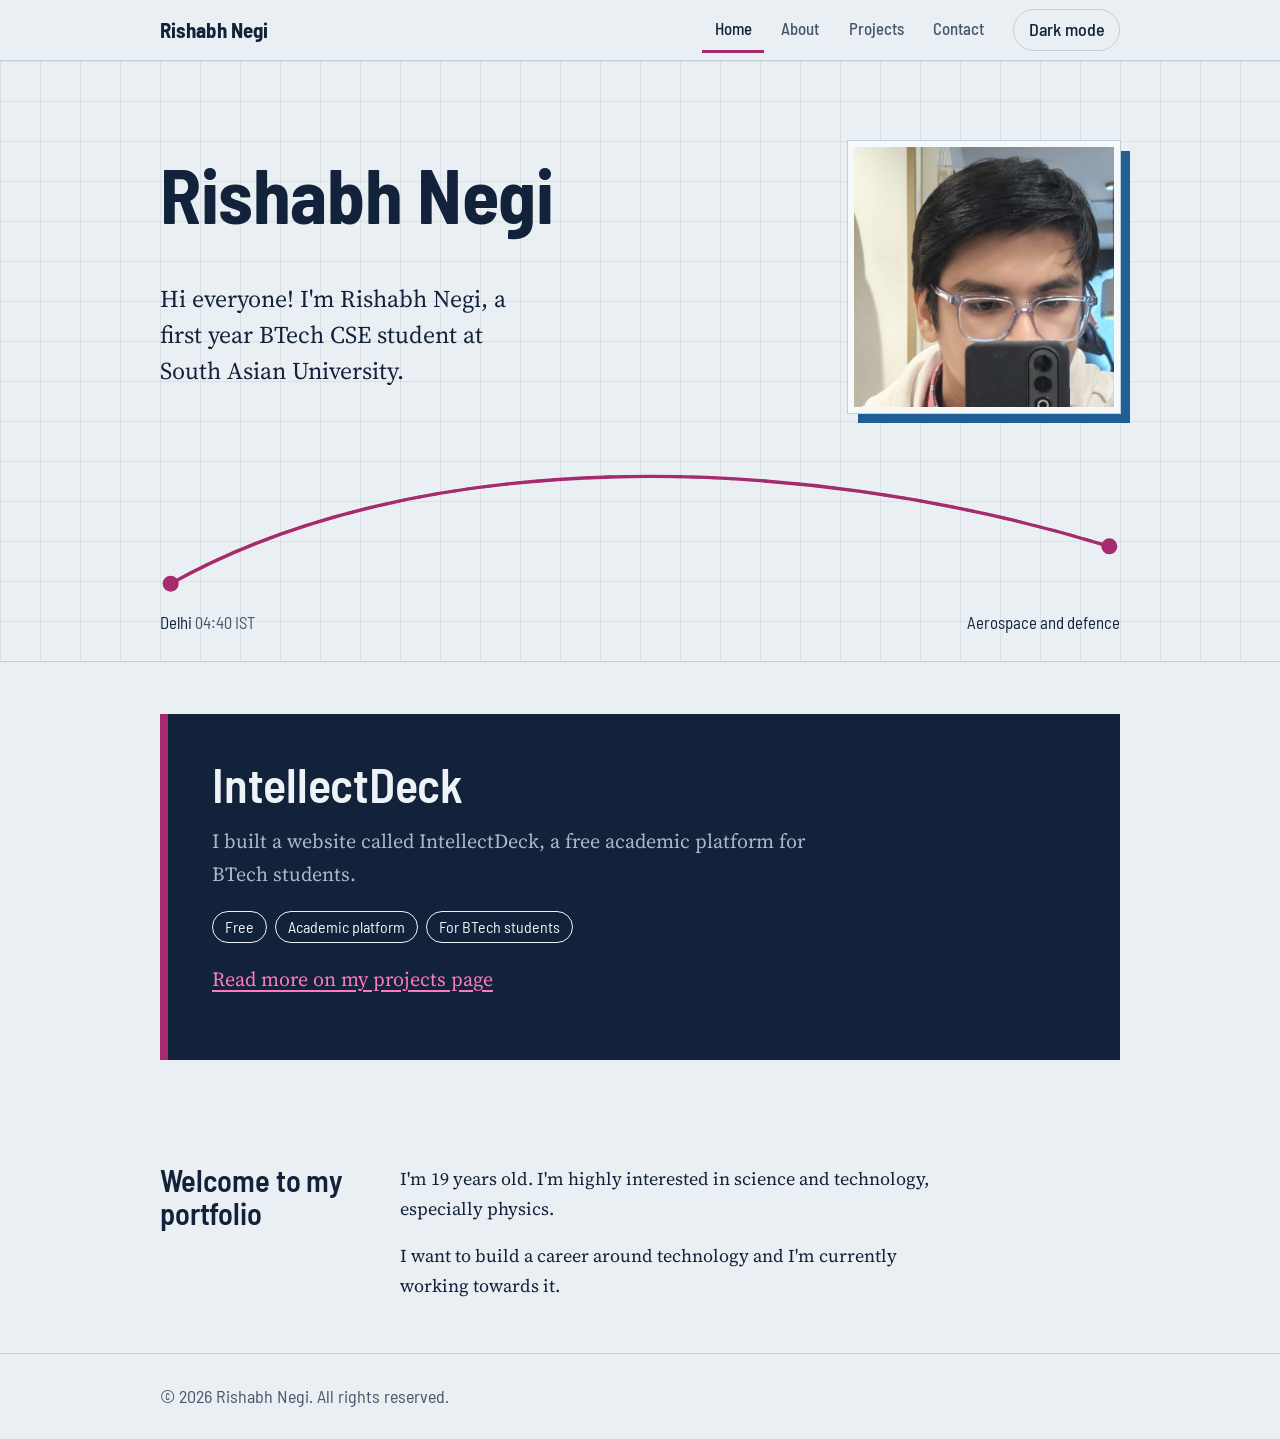
==== index.html @ cd296a83 "Add files via upload" ====
<!DOCTYPE html>
<html lang="en">
<head>
    <meta charset="UTF-8">
    <meta name="viewport" content="width=device-width, initial-scale=1.0">
    <meta name="description" content="Rishabh Negi, first year BTech CSE student at South Asian University. Creator of IntellectDeck, a free academic platform for BTech students.">
    <title>My Portfolio - Home</title>
    <link rel="preconnect" href="https://fonts.googleapis.com">
    <link rel="preconnect" href="https://fonts.gstatic.com" crossorigin>
    <link href="https://fonts.googleapis.com/css2?family=Barlow+Semi+Condensed:wght@500;600;700&family=Source+Serif+4:ital,opsz,wght@0,8..60,400;0,8..60,600;1,8..60,400&display=swap" rel="stylesheet">
    <link rel="stylesheet" href="style.css">
</head>
<body>
    <a class="skip-link" href="#main">Skip to content</a>

    <header class="topbar">
        <div class="wrap topbar-inner">
            <a class="brand" href="index.html">Rishabh Negi</a>
            <button class="nav-toggle" id="nav-toggle" type="button" aria-expanded="false" aria-controls="site-nav">Menu</button>
            <nav class="site-nav" id="site-nav" aria-label="Main">
                <ul>
                    <li><a href="index.html" aria-current="page">Home</a></li>
                    <li><a href="about.html">About</a></li>
                    <li><a href="projects.html">Projects</a></li>
                    <li><a href="Contacts.html">Contact</a></li>
                </ul>
            </nav>
            <button class="icon-btn" id="theme-toggle" type="button" aria-pressed="false">Dark mode</button>
        </div>
    </header>

    <main id="main">
        <section class="hero">
            <div class="wrap">
                <div class="hero-grid">
                    <div>
                        <h1>Rishabh Negi</h1>
                        <p class="lead">Hi everyone! I'm Rishabh Negi, a first year BTech CSE student at South Asian University.</p>
                    </div>
                    <img class="portrait" src="profile.jpg" width="640" height="640" alt="Portrait of Rishabh Negi">
                </div>

                <div class="route" aria-hidden="true">
                    <svg viewBox="0 0 720 112" role="presentation">
                        <path class="route-line" d="M8 104 C 190 2, 470 2, 712 76"/>
                        <path class="route-draw" pathLength="1" d="M8 104 C 190 2, 470 2, 712 76"/>
                        <circle class="route-dot" cx="8" cy="104" r="6"/>
                        <circle class="route-dot" cx="712" cy="76" r="6"/>
                    </svg>
                    <div class="route-labels">
                        <span>Delhi <span class="route-clock" id="delhi-clock"></span></span>
                        <span>Aerospace and defence</span>
                    </div>
                </div>
            </div>
        </section>

        <div class="wrap">
            <section class="feature" aria-labelledby="intellectdeck-title">
                <h2 id="intellectdeck-title">IntellectDeck</h2>
                <p>I built a website called IntellectDeck, a free academic platform for BTech students.</p>
                <ul class="tags">
                    <li>Free</li>
                    <li>Academic platform</li>
                    <li>For BTech students</li>
                </ul>
                <p><a href="projects.html#intellectdeck">Read more on my projects page</a></p>
            </section>

            <section class="section">
                <div class="section-grid">
                    <h2>Welcome to my portfolio</h2>
                    <div>
                        <p>I'm 19 years old. I'm highly interested in science and technology, especially physics.</p>
                        <p>I want to build a career around technology and I'm currently working towards it.</p>
                    </div>
                </div>
            </section>
        </div>
    </main>

    <footer class="site-footer">
        <div class="wrap">
            <p>&copy; 2026 Rishabh Negi. All rights reserved.</p>
        </div>
    </footer>

    <script src="script.js" defer></script>
</body>
</html>
---- style.css ----
/* ==========================================================
   Rishabh Negi - Portfolio
   Look: aeronautical chart. Cool chart paper, navy ink,
   chart-blue airways and one magenta waypoint colour.
   ========================================================== */

:root {
    --paper: #e9eff2;
    --surface: #f6f9fb;
    --ink: #12223a;
    --ink-soft: #46566b;
    --line: #c3cfd8;
    --blue: #1f5f96;
    --magenta: #a82a6e;
    --grid: rgba(18, 34, 58, 0.07);
    --panel-bg: #12223a;
    --panel-ink: #eef3f7;
    --panel-soft: #a9b9ca;
    --panel-accent: #ff7ab8;

    --font-head: "Barlow Semi Condensed", "Arial Narrow", system-ui, sans-serif;
    --font-body: "Source Serif 4", Georgia, "Times New Roman", serif;

    --measure: 62ch;
    --page: 64rem;
    --gutter: clamp(1rem, 4vw, 2rem);
}

/* Dark theme: follows the system unless the visitor picks one */
@media (prefers-color-scheme: dark) {
    :root:not([data-theme="light"]) {
        --paper: #0d1624;
        --surface: #131f31;
        --ink: #e6edf3;
        --ink-soft: #9fb0c2;
        --line: #26364b;
        --blue: #72b4e8;
        --magenta: #f06cb0;
        --grid: rgba(230, 237, 243, 0.06);
        --panel-bg: #1b2d48;
    }
}

:root[data-theme="dark"] {
    --paper: #0d1624;
    --surface: #131f31;
    --ink: #e6edf3;
    --ink-soft: #9fb0c2;
    --line: #26364b;
    --blue: #72b4e8;
    --magenta: #f06cb0;
    --grid: rgba(230, 237, 243, 0.06);
    --panel-bg: #1b2d48;
}

/* ---------- Base ---------- */

*,
*::before,
*::after {
    box-sizing: border-box;
}

html {
    scroll-behavior: smooth;
    -webkit-text-size-adjust: 100%;
}

body {
    margin: 0;
    background: var(--paper);
    color: var(--ink);
    font-family: var(--font-body);
    font-size: 1.125rem;
    line-height: 1.65;
    min-height: 100vh;
    display: flex;
    flex-direction: column;
}

main {
    flex: 1;
}

img {
    max-width: 100%;
    display: block;
}

h1,
h2,
h3 {
    font-family: var(--font-head);
    line-height: 1.1;
    margin: 0 0 0.6em;
    letter-spacing: -0.005em;
}

h1 { font-size: clamp(2.6rem, 8vw, 4.75rem); font-weight: 700; }
h2 { font-size: clamp(1.5rem, 3vw, 1.9rem); font-weight: 600; }
h3 { font-size: 1.25rem; font-weight: 600; }

p { margin: 0 0 1em; max-width: var(--measure); }

a {
    color: var(--blue);
    text-underline-offset: 0.2em;
}

a:hover { color: var(--magenta); }

:focus-visible {
    outline: 3px solid var(--magenta);
    outline-offset: 3px;
    border-radius: 2px;
}

.skip-link {
    position: absolute;
    left: 1rem;
    top: -4rem;
    background: var(--ink);
    color: var(--paper);
    padding: 0.6rem 1rem;
    z-index: 100;
    font-family: var(--font-head);
}

.skip-link:focus { top: 1rem; }

.wrap {
    width: 100%;
    max-width: var(--page);
    margin-inline: auto;
    padding-inline: var(--gutter);
}

/* ---------- Top bar ---------- */

.topbar {
    position: sticky;
    top: 0;
    z-index: 50;
    background: var(--paper);
    border-bottom: 1px solid var(--line);
}

.topbar-inner {
    display: flex;
    align-items: center;
    gap: 1rem;
    min-height: 3.75rem;
}

.brand {
    font-family: var(--font-head);
    font-weight: 700;
    font-size: 1.3rem;
    color: var(--ink);
    text-decoration: none;
    margin-right: auto;
    white-space: nowrap;
}

.brand:hover { color: var(--blue); }

.site-nav ul {
    display: flex;
    gap: 0.25rem;
    list-style: none;
    margin: 0;
    padding: 0;
}

.site-nav a {
    display: block;
    padding: 0.45rem 0.8rem;
    font-family: var(--font-head);
    font-weight: 500;
    font-size: 1.05rem;
    color: var(--ink-soft);
    text-decoration: none;
    border-bottom: 3px solid transparent;
}

.site-nav a:hover { color: var(--ink); }

.site-nav a[aria-current="page"] {
    color: var(--ink);
    border-bottom-color: var(--magenta);
}

.icon-btn,
.nav-toggle {
    font: inherit;
    font-family: var(--font-head);
    font-weight: 500;
    background: transparent;
    color: var(--ink);
    border: 1px solid var(--line);
    border-radius: 999px;
    cursor: pointer;
    padding: 0.35rem 0.9rem;
    white-space: nowrap;
}

.icon-btn:hover,
.nav-toggle:hover { border-color: var(--ink); }

.nav-toggle { display: none; }

@media (max-width: 719px) {
    .nav-toggle { display: inline-block; }

    .site-nav {
        display: none;
        position: absolute;
        top: 100%;
        left: 0;
        right: 0;
        background: var(--paper);
        border-bottom: 1px solid var(--line);
        padding: 0.5rem var(--gutter) 1rem;
    }

    .site-nav.is-open { display: block; }

    .site-nav ul { flex-direction: column; }

    .site-nav a { border-bottom: 0; border-left: 3px solid transparent; }

    .site-nav a[aria-current="page"] { border-left-color: var(--magenta); }
}

/* ---------- Hero / page title ---------- */

.hero,
.page-title {
    background-color: var(--paper);
    background-image:
        linear-gradient(var(--grid) 1px, transparent 1px),
        linear-gradient(90deg, var(--grid) 1px, transparent 1px);
    background-size: 40px 40px;
    border-bottom: 1px solid var(--line);
}

.page-title { padding-block: clamp(2.5rem, 7vw, 4.5rem); }

.page-title h1 { margin-bottom: 0.25em; font-size: clamp(2.4rem, 7vw, 4rem); }

.page-title p {
    margin: 0;
    font-family: var(--font-head);
    font-size: 1.25rem;
    color: var(--ink-soft);
}

.hero { padding-block: clamp(2.5rem, 7vw, 5rem) 0; }

.hero-grid {
    display: grid;
    gap: 2rem;
    align-items: end;
}

@media (min-width: 760px) {
    .hero-grid { grid-template-columns: 1fr 17rem; gap: 3rem; }
}

.hero .lead {
    font-size: clamp(1.2rem, 2.4vw, 1.5rem);
    line-height: 1.5;
    color: var(--ink);
    max-width: 30ch;
}

.portrait {
    width: min(17rem, 70%);
    height: auto;
    aspect-ratio: 1;
    object-fit: cover;
    border: 6px solid var(--surface);
    outline: 1px solid var(--line);
    box-shadow: 10px 10px 0 var(--blue);
    justify-self: start;
}

@media (min-width: 760px) {
    .portrait { width: 100%; justify-self: end; }
}

/* The one animated moment: a route drawn from Delhi to the goal */
.route {
    margin-top: 2rem;
    padding-bottom: 1.5rem;
}

.route svg {
    width: 100%;
    height: auto;
    overflow: visible;
}

.route-line {
    fill: none;
    stroke: var(--blue);
    stroke-width: 2;
    stroke-dasharray: 6 7;
}

.route-draw {
    fill: none;
    stroke: var(--magenta);
    stroke-width: 2.5;
    stroke-dasharray: 1;
    stroke-dashoffset: 1;
    animation: draw-route 2.4s 0.3s ease-out forwards;
}

.route-dot { fill: var(--magenta); }

.route-labels {
    display: flex;
    justify-content: space-between;
    gap: 1rem;
    margin-top: 0.4rem;
    font-family: var(--font-head);
    font-size: 1.05rem;
}

.route-clock {
    color: var(--ink-soft);
    font-variant-numeric: tabular-nums;
}

@keyframes draw-route {
    to { stroke-dashoffset: 0; }
}

/* ---------- Sections ---------- */

.section {
    padding-block: clamp(2rem, 5vw, 3.25rem);
    border-bottom: 1px solid var(--line);
}

.section:last-of-type { border-bottom: 0; }

.section-grid {
    display: grid;
    gap: 0.5rem 3rem;
}

@media (min-width: 820px) {
    .section-grid { grid-template-columns: 12rem 1fr; }
    .section-grid > h2 { margin: 0; }
}

.section-grid > div > :last-child { margin-bottom: 0; }

/* ---------- Featured project panel ---------- */

.feature {
    background: var(--panel-bg);
    color: var(--panel-ink);
    padding: clamp(1.5rem, 4vw, 2.75rem);
    margin-block: clamp(2rem, 5vw, 3.25rem);
    border-left: 8px solid var(--magenta);
}

.feature h2 {
    font-size: clamp(2rem, 5vw, 3rem);
    color: var(--panel-ink);
    margin-bottom: 0.3em;
}

.feature p {
    color: var(--panel-soft);
    font-size: 1.25rem;
    margin-bottom: 1.25rem;
}

.feature a { color: var(--panel-accent); }
.feature a:hover { color: #fff; }

.tags {
    display: flex;
    flex-wrap: wrap;
    gap: 0.5rem;
    list-style: none;
    margin: 0 0 1.25rem;
    padding: 0;
}

.tags li {
    font-family: var(--font-head);
    font-size: 1rem;
    border: 1px solid currentColor;
    padding: 0.1rem 0.75rem;
    border-radius: 999px;
}

.feature .tags { color: var(--panel-ink); }

/* ---------- Projects ---------- */

.project {
    padding-block: 1.75rem;
    border-top: 1px solid var(--line);
}

.project:first-of-type { border-top: 0; }

.project h2 { margin-bottom: 0.3em; }

.project-featured {
    background: var(--surface);
    border: 1px solid var(--line);
    border-left: 6px solid var(--magenta);
    padding: 1.5rem clamp(1.25rem, 3vw, 2rem);
    margin-block: 2rem;
}

.project-featured .tags { color: var(--blue); margin-bottom: 0; }

.project p:last-child { margin-bottom: 0; }

/* ---------- Table ---------- */

.table-wrap { overflow-x: auto; }

table {
    width: 100%;
    border-collapse: collapse;
    background: var(--surface);
    font-size: 1rem;
}

caption {
    caption-side: top;
    text-align: left;
    font-family: var(--font-head);
    font-size: 1.1rem;
    color: var(--ink-soft);
    padding-bottom: 0.6rem;
}

th,
td {
    text-align: left;
    padding: 0.7rem 0.9rem;
    border: 1px solid var(--line);
    white-space: nowrap;
}

th {
    font-family: var(--font-head);
    font-weight: 600;
    background: var(--ink);
    color: var(--paper);
    border-color: var(--ink);
}

tbody tr:hover td { background: var(--paper); }

/* ---------- Lists ---------- */

.chips {
    display: flex;
    flex-wrap: wrap;
    gap: 0.6rem;
    list-style: none;
    margin: 0;
    padding: 0;
}

.chips li {
    font-family: var(--font-head);
    font-size: 1.1rem;
    background: var(--surface);
    border: 1px solid var(--line);
    padding: 0.25rem 0.9rem;
}

.ruled {
    list-style: none;
    margin: 0;
    padding: 0;
    max-width: var(--measure);
}

.ruled li {
    padding: 0.6rem 0 0.6rem 1.4rem;
    border-bottom: 1px solid var(--line);
    position: relative;
}

.ruled li:first-child { border-top: 1px solid var(--line); }

.ruled li::before {
    content: "";
    position: absolute;
    left: 0;
    top: 1.15em;
    width: 0.6rem;
    height: 0.6rem;
    background: var(--blue);
    transform: rotate(45deg) scale(0.8);
}

.ruled li.is-new::before { background: var(--magenta); }

/* ---------- Contact ---------- */

.contact-list {
    margin: 0;
    display: grid;
    gap: 0.25rem 1.5rem;
    grid-template-columns: max-content 1fr;
}

.contact-list dt {
    font-family: var(--font-head);
    font-weight: 600;
    color: var(--ink-soft);
}

.contact-list dd { margin: 0; }

.copy-btn {
    font-family: var(--font-head);
    font-size: 0.95rem;
    margin-left: 0.6rem;
    background: transparent;
    border: 1px solid var(--line);
    color: var(--ink);
    border-radius: 999px;
    padding: 0 0.7rem;
    cursor: pointer;
}

.copy-btn:hover { border-color: var(--ink); }

form {
    max-width: 38rem;
    display: grid;
    gap: 1.5rem;
}

fieldset {
    margin: 0;
    padding: 1.25rem 1.25rem 0.5rem;
    border: 1px solid var(--line);
    background: var(--surface);
}

legend {
    font-family: var(--font-head);
    font-weight: 600;
    font-size: 1.15rem;
    padding-inline: 0.5rem;
}

.field { margin-bottom: 1.1rem; }

label {
    display: block;
    font-family: var(--font-head);
    font-weight: 500;
    font-size: 1.05rem;
    margin-bottom: 0.3rem;
}

input,
textarea {
    width: 100%;
    font: inherit;
    font-size: 1.05rem;
    color: var(--ink);
    background: var(--paper);
    border: 1px solid var(--ink-soft);
    border-radius: 2px;
    padding: 0.6rem 0.75rem;
}

textarea { resize: vertical; min-height: 9rem; }

input::placeholder,
textarea::placeholder { color: var(--ink-soft); opacity: 0.8; }

input:focus-visible,
textarea:focus-visible { outline-offset: 0; border-color: var(--magenta); }

.form-actions {
    display: flex;
    flex-wrap: wrap;
    gap: 0.75rem;
    align-items: center;
}

button[type="submit"],
button[type="reset"] {
    font-family: var(--font-head);
    font-weight: 600;
    font-size: 1.1rem;
    padding: 0.6rem 1.4rem;
    border-radius: 2px;
    cursor: pointer;
    border: 2px solid var(--ink);
}

button[type="submit"] { background: var(--ink); color: var(--paper); }
button[type="submit"]:hover { background: var(--magenta); border-color: var(--magenta); color: #fff; }

button[type="reset"] { background: transparent; color: var(--ink); }
button[type="reset"]:hover { background: var(--line); }

.form-status {
    min-height: 1.6em;
    margin: 0;
    font-family: var(--font-head);
    font-size: 1.1rem;
    color: var(--blue);
}

.form-status.is-error { color: var(--magenta); }

/* ---------- Footer ---------- */

.site-footer {
    border-top: 1px solid var(--line);
    padding-block: 1.75rem;
    font-family: var(--font-head);
    color: var(--ink-soft);
}

.site-footer p { margin: 0; max-width: none; }

/* ---------- Reduced motion ---------- */

@media (prefers-reduced-motion: reduce) {
    html { scroll-behavior: auto; }

    .route-draw {
        animation: none;
        stroke-dashoffset: 0;
    }
}
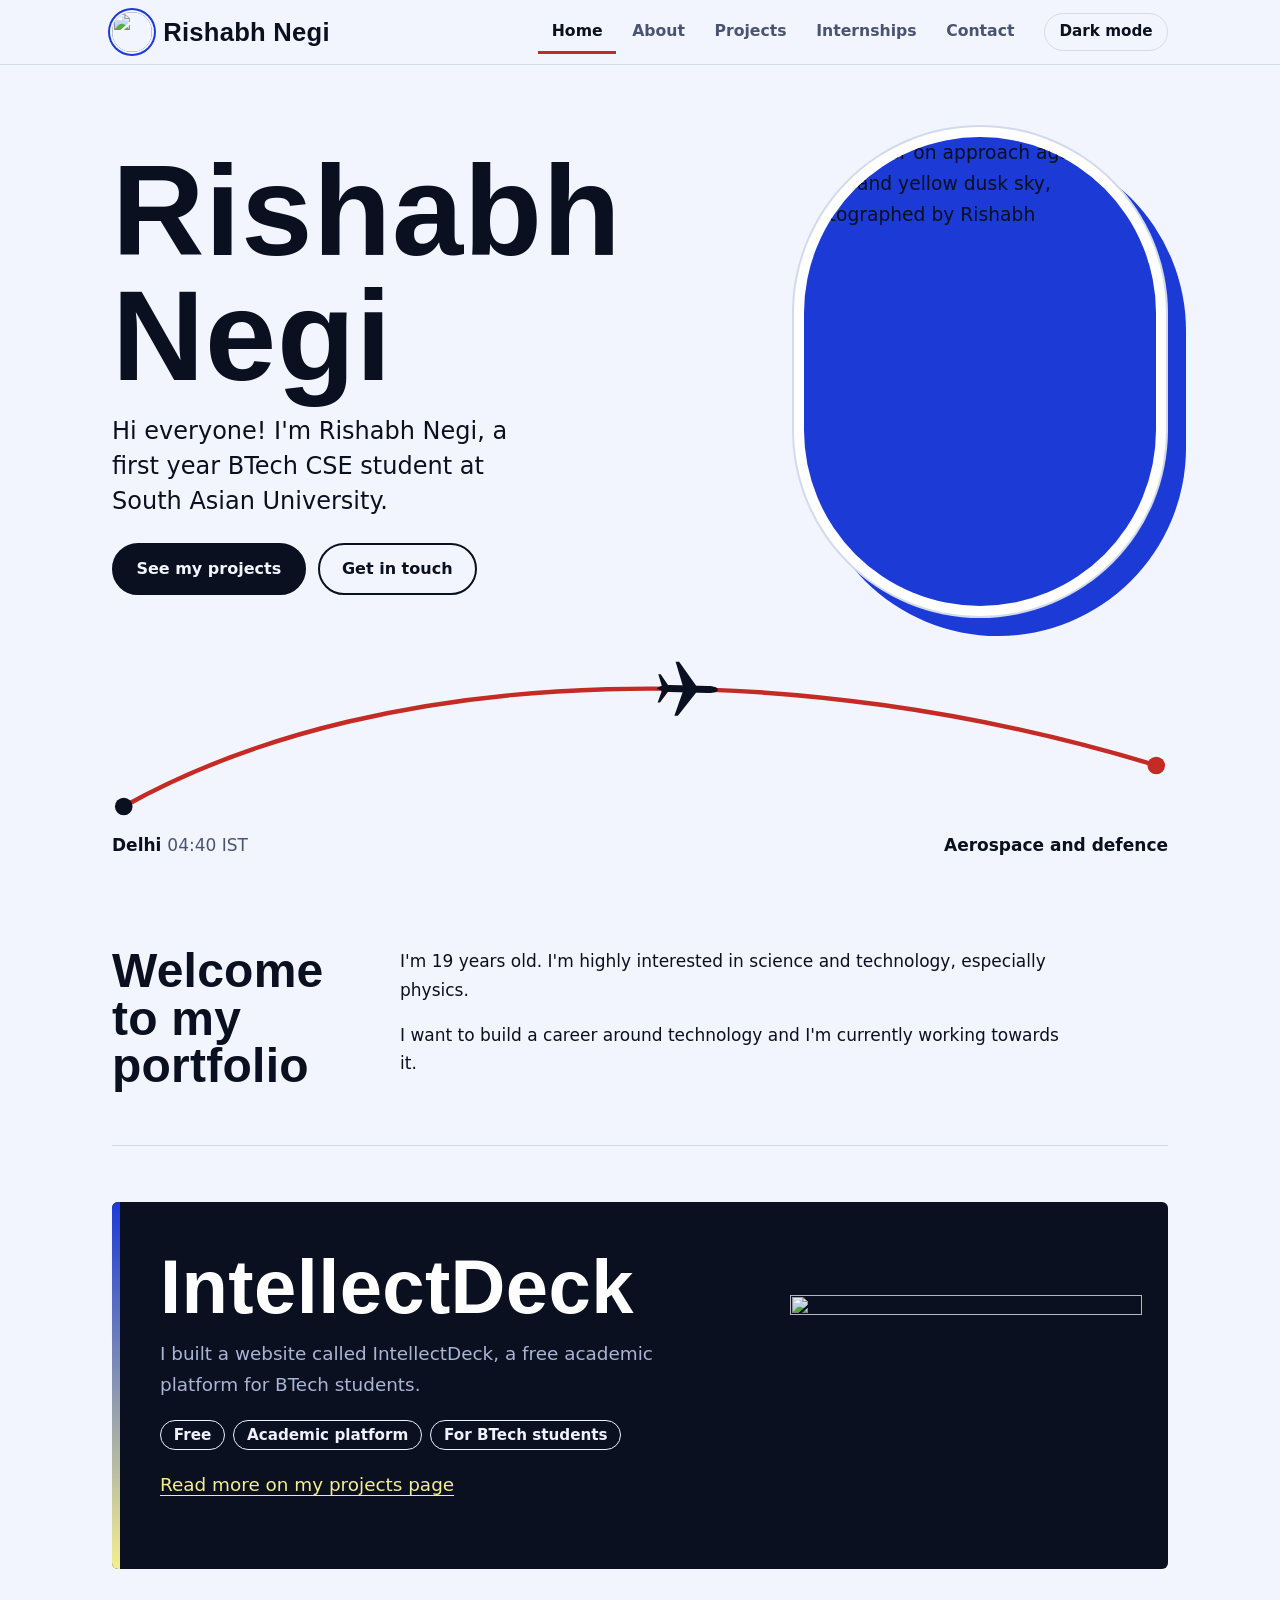
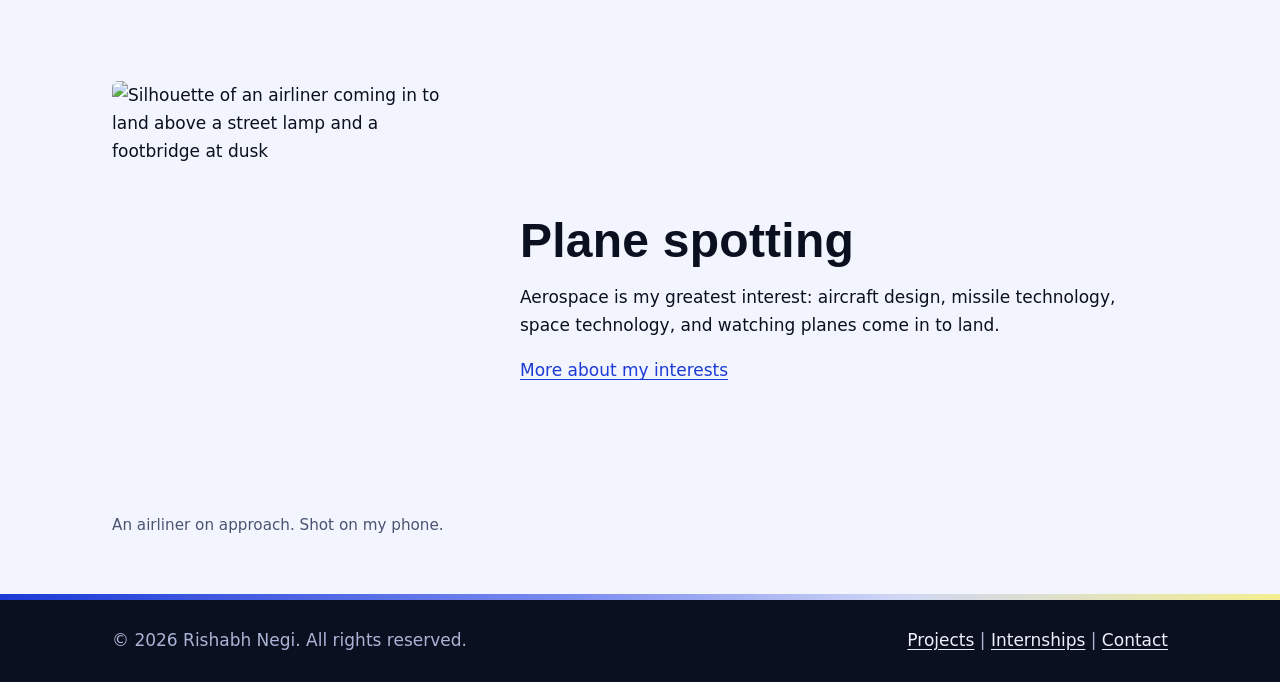
==== commit 75b899a7: "Add files via upload" ====
--- a/index.html
+++ b/index.html
@@ -5,9 +5,7 @@
     <meta name="viewport" content="width=device-width, initial-scale=1.0">
     <meta name="description" content="Rishabh Negi, first year BTech CSE student at South Asian University. Creator of IntellectDeck, a free academic platform for BTech students.">
     <title>My Portfolio - Home</title>
-    <link rel="preconnect" href="https://fonts.googleapis.com">
-    <link rel="preconnect" href="https://fonts.gstatic.com" crossorigin>
-    <link href="https://fonts.googleapis.com/css2?family=Barlow+Semi+Condensed:wght@500;600;700&family=Source+Serif+4:ital,opsz,wght@0,8..60,400;0,8..60,600;1,8..60,400&display=swap" rel="stylesheet">
+    <link rel="icon" href="images/avatar.jpg">
     <link rel="stylesheet" href="style.css">
 </head>
 <body>
@@ -15,13 +13,14 @@
 
     <header class="topbar">
         <div class="wrap topbar-inner">
-            <a class="brand" href="index.html">Rishabh Negi</a>
+            <a class="brand" href="index.html"><img src="images/avatar.jpg" width="40" height="40" alt="">Rishabh Negi</a>
             <button class="nav-toggle" id="nav-toggle" type="button" aria-expanded="false" aria-controls="site-nav">Menu</button>
             <nav class="site-nav" id="site-nav" aria-label="Main">
                 <ul>
                     <li><a href="index.html" aria-current="page">Home</a></li>
                     <li><a href="about.html">About</a></li>
                     <li><a href="projects.html">Projects</a></li>
+                    <li><a href="internships.html">Internships</a></li>
                     <li><a href="Contacts.html">Contact</a></li>
                 </ul>
             </nav>
@@ -36,16 +35,32 @@
                     <div>
                         <h1>Rishabh Negi</h1>
                         <p class="lead">Hi everyone! I'm Rishabh Negi, a first year BTech CSE student at South Asian University.</p>
+                        <div class="btn-row">
+                            <a class="btn" href="projects.html">See my projects</a>
+                            <a class="btn btn-ghost" href="Contacts.html">Get in touch</a>
+                        </div>
                     </div>
-                    <img class="portrait" src="profile.jpg" width="640" height="640" alt="Portrait of Rishabh Negi">
+                    <figure class="window">
+                        <img src="images/plane.jpg" width="1100" height="1466" alt="An airliner on approach against a cobalt and yellow dusk sky, photographed by Rishabh">
+                    </figure>
                 </div>
 
                 <div class="route" aria-hidden="true">
                     <svg viewBox="0 0 720 112" role="presentation">
                         <path class="route-line" d="M8 104 C 190 2, 470 2, 712 76"/>
-                        <path class="route-draw" pathLength="1" d="M8 104 C 190 2, 470 2, 712 76"/>
+                        <path class="route-draw" id="route-path" pathLength="1" d="M8 104 C 190 2, 470 2, 712 76"/>
                         <circle class="route-dot" cx="8" cy="104" r="6"/>
-                        <circle class="route-dot" cx="712" cy="76" r="6"/>
+                        <circle class="route-dot route-dot-end" cx="712" cy="76" r="6"/>
+                        <g id="flyer">
+                            <g class="route-plane" transform="rotate(90) scale(.2) translate(-100,-110)">
+                                <path d="M100 6c8 0 12 14 12 34v130c0 20-6 36-12 44-6-8-12-24-12-44V40c0-20 4-34 12-34Z"/>
+                                <path d="M88 80 8 140v12l80-26h24l80 26v-12l-80-60Z"/>
+                                <path d="M88 176 52 202v8l36-12h24l36 12v-8l-36-26Z"/>
+                            </g>
+                            <animateMotion id="flyer-motion" dur="3s" begin="0s" fill="freeze" rotate="auto" calcMode="linear">
+                                <mpath href="#route-path"/>
+                            </animateMotion>
+                        </g>
                     </svg>
                     <div class="route-labels">
                         <span>Delhi <span class="route-clock" id="delhi-clock"></span></span>
@@ -56,17 +71,6 @@
         </section>
 
         <div class="wrap">
-            <section class="feature" aria-labelledby="intellectdeck-title">
-                <h2 id="intellectdeck-title">IntellectDeck</h2>
-                <p>I built a website called IntellectDeck, a free academic platform for BTech students.</p>
-                <ul class="tags">
-                    <li>Free</li>
-                    <li>Academic platform</li>
-                    <li>For BTech students</li>
-                </ul>
-                <p><a href="projects.html#intellectdeck">Read more on my projects page</a></p>
-            </section>
-
             <section class="section">
                 <div class="section-grid">
                     <h2>Welcome to my portfolio</h2>
@@ -76,12 +80,44 @@
                     </div>
                 </div>
             </section>
+
+            <section class="feature" aria-labelledby="intellectdeck-title">
+                <div class="feature-text">
+                    <h2 id="intellectdeck-title">IntellectDeck</h2>
+                    <p>I built a website called IntellectDeck, a free academic platform for BTech students.</p>
+                    <ul class="tags">
+                        <li>Free</li>
+                        <li>Academic platform</li>
+                        <li>For BTech students</li>
+                    </ul>
+                    <p><a href="projects.html#intellectdeck">Read more on my projects page</a></p>
+                </div>
+                <img class="feature-art" src="images/deck.svg" alt="" width="260" height="220">
+            </section>
+
+            <section class="section">
+                <div class="spot">
+                    <figure>
+                        <img src="images/plane.jpg" width="1100" height="1466" loading="lazy" alt="Silhouette of an airliner coming in to land above a street lamp and a footbridge at dusk">
+                        <figcaption>An airliner on approach. Shot on my phone.</figcaption>
+                    </figure>
+                    <div>
+                        <h2>Plane spotting</h2>
+                        <p>
+                            Aerospace is my greatest interest: aircraft design, missile
+                            technology, space technology, and watching planes come in to land.
+                        </p>
+                        <p><a href="about.html#interests">More about my interests</a></p>
+                    </div>
+                </div>
+            </section>
         </div>
     </main>
 
     <footer class="site-footer">
         <div class="wrap">
             <p>&copy; 2026 Rishabh Negi. All rights reserved.</p>
+            <p><a href="projects.html">Projects</a> | <a href="internships.html">Internships</a> | <a href="Contacts.html">Contact</a></p>
         </div>
     </footer>
 
--- a/style.css
+++ b/style.css
@@ -1,131 +1,111 @@
 /* ==========================================================
-   Rishabh Negi - Portfolio
-   Look: aeronautical chart. Cool chart paper, navy ink,
-   chart-blue airways and one magenta waypoint colour.
+   Rishabh Negi - Portfolio (v2)
+   Look: dusk on the approach path. Colours come from the plane
+   photo: cobalt sky, pale yellow horizon, black silhouettes and
+   one red landing light.
+   Fonts are bundled in /fonts so the site works offline.
    ========================================================== */
 
+@font-face { font-family: "Big Shoulders Display"; font-weight: 700; font-style: normal; font-display: swap; src: url("fonts/big-shoulders-display-latin-700-normal.woff2") format("woff2"); }
+@font-face { font-family: "Big Shoulders Display"; font-weight: 800; font-style: normal; font-display: swap; src: url("fonts/big-shoulders-display-latin-800-normal.woff2") format("woff2"); }
+@font-face { font-family: "Big Shoulders Display"; font-weight: 900; font-style: normal; font-display: swap; src: url("fonts/big-shoulders-display-latin-900-normal.woff2") format("woff2"); }
+@font-face { font-family: "Hanken Grotesk"; font-weight: 400; font-style: normal; font-display: swap; src: url("fonts/hanken-grotesk-latin-400-normal.woff2") format("woff2"); }
+@font-face { font-family: "Hanken Grotesk"; font-weight: 500; font-style: normal; font-display: swap; src: url("fonts/hanken-grotesk-latin-500-normal.woff2") format("woff2"); }
+@font-face { font-family: "Hanken Grotesk"; font-weight: 600; font-style: normal; font-display: swap; src: url("fonts/hanken-grotesk-latin-600-normal.woff2") format("woff2"); }
+@font-face { font-family: "Hanken Grotesk"; font-weight: 700; font-style: normal; font-display: swap; src: url("fonts/hanken-grotesk-latin-700-normal.woff2") format("woff2"); }
+
 :root {
-    --paper: #e9eff2;
-    --surface: #f6f9fb;
-    --ink: #12223a;
-    --ink-soft: #46566b;
-    --line: #c3cfd8;
-    --blue: #1f5f96;
-    --magenta: #a82a6e;
-    --grid: rgba(18, 34, 58, 0.07);
-    --panel-bg: #12223a;
-    --panel-ink: #eef3f7;
-    --panel-soft: #a9b9ca;
-    --panel-accent: #ff7ab8;
-
-    --font-head: "Barlow Semi Condensed", "Arial Narrow", system-ui, sans-serif;
-    --font-body: "Source Serif 4", Georgia, "Times New Roman", serif;
+    --paper: #f2f5fd;
+    --surface: #ffffff;
+    --ink: #0b1020;
+    --ink-soft: #4a5472;
+    --line: #d3daee;
+    --cobalt: #1b3ad6;
+    --signal: #c42b25;
+    --glow: #f4ee8f;
+    --night: #0b1020;
+    --on-night: #eef1fb;
+    --on-night-soft: #aab4d4;
+    --sky: linear-gradient(90deg, #1b3ad6 0%, #7b8cf0 45%, #cfd6f5 70%, #f4ee8f 100%);
+
+    --font-head: "Big Shoulders Display", "Arial Narrow", Impact, sans-serif;
+    --font-body: "Hanken Grotesk", system-ui, -apple-system, "Segoe UI", sans-serif;
 
     --measure: 62ch;
-    --page: 64rem;
+    --page: 70rem;
     --gutter: clamp(1rem, 4vw, 2rem);
 }
 
-/* Dark theme: follows the system unless the visitor picks one */
 @media (prefers-color-scheme: dark) {
     :root:not([data-theme="light"]) {
-        --paper: #0d1624;
-        --surface: #131f31;
-        --ink: #e6edf3;
-        --ink-soft: #9fb0c2;
-        --line: #26364b;
-        --blue: #72b4e8;
-        --magenta: #f06cb0;
-        --grid: rgba(230, 237, 243, 0.06);
-        --panel-bg: #1b2d48;
+        --paper: #070b1a;
+        --surface: #0f1630;
+        --ink: #eef1fb;
+        --ink-soft: #a3acc8;
+        --line: #232c4d;
+        --cobalt: #8aa0ff;
+        --signal: #ff6a5f;
+        --night: #03060f;
     }
 }
 
 :root[data-theme="dark"] {
-    --paper: #0d1624;
-    --surface: #131f31;
-    --ink: #e6edf3;
-    --ink-soft: #9fb0c2;
-    --line: #26364b;
-    --blue: #72b4e8;
-    --magenta: #f06cb0;
-    --grid: rgba(230, 237, 243, 0.06);
-    --panel-bg: #1b2d48;
+    --paper: #070b1a;
+    --surface: #0f1630;
+    --ink: #eef1fb;
+    --ink-soft: #a3acc8;
+    --line: #232c4d;
+    --cobalt: #8aa0ff;
+    --signal: #ff6a5f;
+    --night: #03060f;
 }
 
 /* ---------- Base ---------- */
 
-*,
-*::before,
-*::after {
-    box-sizing: border-box;
-}
-
-html {
-    scroll-behavior: smooth;
-    -webkit-text-size-adjust: 100%;
-}
+*, *::before, *::after { box-sizing: border-box; }
+
+html { scroll-behavior: smooth; -webkit-text-size-adjust: 100%; }
 
 body {
     margin: 0;
     background: var(--paper);
     color: var(--ink);
     font-family: var(--font-body);
-    font-size: 1.125rem;
+    font-size: 1.0625rem;
     line-height: 1.65;
     min-height: 100vh;
     display: flex;
     flex-direction: column;
 }
 
-main {
-    flex: 1;
-}
-
-img {
-    max-width: 100%;
-    display: block;
-}
-
-h1,
-h2,
-h3 {
+main { flex: 1; }
+
+img { max-width: 100%; height: auto; display: block; }
+
+h1, h2, h3 {
     font-family: var(--font-head);
-    line-height: 1.1;
-    margin: 0 0 0.6em;
-    letter-spacing: -0.005em;
-}
-
-h1 { font-size: clamp(2.6rem, 8vw, 4.75rem); font-weight: 700; }
-h2 { font-size: clamp(1.5rem, 3vw, 1.9rem); font-weight: 600; }
-h3 { font-size: 1.25rem; font-weight: 600; }
+    font-weight: 800;
+    line-height: 0.98;
+    letter-spacing: 0.005em;
+    margin: 0 0 0.5em;
+}
+
+h1 { font-size: clamp(3.4rem, 11vw, 8rem); font-weight: 900; }
+h2 { font-size: clamp(2rem, 4.2vw, 3rem); }
+h3 { font-size: 1.6rem; }
 
 p { margin: 0 0 1em; max-width: var(--measure); }
 
-a {
-    color: var(--blue);
-    text-underline-offset: 0.2em;
-}
-
-a:hover { color: var(--magenta); }
-
-:focus-visible {
-    outline: 3px solid var(--magenta);
-    outline-offset: 3px;
-    border-radius: 2px;
-}
+a { color: var(--cobalt); text-underline-offset: 0.2em; }
+a:hover { color: var(--signal); }
+
+:focus-visible { outline: 3px solid var(--signal); outline-offset: 3px; border-radius: 3px; }
 
 .skip-link {
-    position: absolute;
-    left: 1rem;
-    top: -4rem;
-    background: var(--ink);
-    color: var(--paper);
-    padding: 0.6rem 1rem;
-    z-index: 100;
-    font-family: var(--font-head);
-}
-
+    position: absolute; left: 1rem; top: -4rem; z-index: 100;
+    background: var(--ink); color: var(--paper);
+    padding: 0.6rem 1rem; font-weight: 600;
+}
 .skip-link:focus { top: 1rem; }
 
 .wrap {
@@ -138,65 +118,52 @@
 /* ---------- Top bar ---------- */
 
 .topbar {
-    position: sticky;
-    top: 0;
-    z-index: 50;
+    position: sticky; top: 0; z-index: 50;
     background: var(--paper);
     border-bottom: 1px solid var(--line);
 }
 
-.topbar-inner {
-    display: flex;
-    align-items: center;
-    gap: 1rem;
-    min-height: 3.75rem;
-}
+.topbar-inner { display: flex; align-items: center; gap: 1rem; min-height: 4rem; }
 
 .brand {
+    display: flex; align-items: center; gap: 0.7rem;
+    margin-right: auto;
     font-family: var(--font-head);
-    font-weight: 700;
-    font-size: 1.3rem;
+    font-weight: 800;
+    font-size: 1.6rem;
+    letter-spacing: 0.01em;
     color: var(--ink);
     text-decoration: none;
-    margin-right: auto;
     white-space: nowrap;
 }
 
-.brand:hover { color: var(--blue); }
-
-.site-nav ul {
-    display: flex;
-    gap: 0.25rem;
-    list-style: none;
-    margin: 0;
-    padding: 0;
-}
+.brand img {
+    width: 2.5rem; height: 2.5rem;
+    border-radius: 50%;
+    object-fit: cover;
+    box-shadow: 0 0 0 2px var(--paper), 0 0 0 4px var(--cobalt);
+}
+
+.brand:hover { color: var(--cobalt); }
+
+.site-nav ul { display: flex; gap: 0.15rem; list-style: none; margin: 0; padding: 0; }
 
 .site-nav a {
     display: block;
-    padding: 0.45rem 0.8rem;
-    font-family: var(--font-head);
-    font-weight: 500;
-    font-size: 1.05rem;
+    padding: 0.5rem 0.85rem;
+    font-weight: 600;
+    font-size: 0.98rem;
     color: var(--ink-soft);
     text-decoration: none;
     border-bottom: 3px solid transparent;
 }
 
 .site-nav a:hover { color: var(--ink); }
-
-.site-nav a[aria-current="page"] {
-    color: var(--ink);
-    border-bottom-color: var(--magenta);
-}
-
-.icon-btn,
-.nav-toggle {
-    font: inherit;
-    font-family: var(--font-head);
-    font-weight: 500;
-    background: transparent;
-    color: var(--ink);
+.site-nav a[aria-current="page"] { color: var(--ink); border-bottom-color: var(--signal); }
+
+.icon-btn, .nav-toggle {
+    font: inherit; font-size: 0.95rem; font-weight: 600;
+    background: transparent; color: var(--ink);
     border: 1px solid var(--line);
     border-radius: 999px;
     cursor: pointer;
@@ -204,293 +171,346 @@
     white-space: nowrap;
 }
 
-.icon-btn:hover,
-.nav-toggle:hover { border-color: var(--ink); }
+.icon-btn:hover, .nav-toggle:hover { border-color: var(--ink); }
 
 .nav-toggle { display: none; }
 
-@media (max-width: 719px) {
+@media (max-width: 859px) {
     .nav-toggle { display: inline-block; }
 
     .site-nav {
         display: none;
-        position: absolute;
-        top: 100%;
-        left: 0;
-        right: 0;
+        position: absolute; top: 100%; left: 0; right: 0;
         background: var(--paper);
         border-bottom: 1px solid var(--line);
         padding: 0.5rem var(--gutter) 1rem;
     }
-
     .site-nav.is-open { display: block; }
-
     .site-nav ul { flex-direction: column; }
-
-    .site-nav a { border-bottom: 0; border-left: 3px solid transparent; }
-
-    .site-nav a[aria-current="page"] { border-left-color: var(--magenta); }
-}
-
-/* ---------- Hero / page title ---------- */
-
-.hero,
-.page-title {
-    background-color: var(--paper);
-    background-image:
-        linear-gradient(var(--grid) 1px, transparent 1px),
-        linear-gradient(90deg, var(--grid) 1px, transparent 1px);
-    background-size: 40px 40px;
-    border-bottom: 1px solid var(--line);
-}
-
-.page-title { padding-block: clamp(2.5rem, 7vw, 4.5rem); }
-
-.page-title h1 { margin-bottom: 0.25em; font-size: clamp(2.4rem, 7vw, 4rem); }
-
-.page-title p {
-    margin: 0;
-    font-family: var(--font-head);
-    font-size: 1.25rem;
-    color: var(--ink-soft);
-}
-
-.hero { padding-block: clamp(2.5rem, 7vw, 5rem) 0; }
-
-.hero-grid {
-    display: grid;
-    gap: 2rem;
-    align-items: end;
-}
-
-@media (min-width: 760px) {
-    .hero-grid { grid-template-columns: 1fr 17rem; gap: 3rem; }
-}
+    .site-nav a { border-bottom: 0; border-left: 3px solid transparent; font-size: 1.1rem; }
+    .site-nav a[aria-current="page"] { border-left-color: var(--signal); }
+}
+
+@media (max-width: 479px) {
+    .topbar-inner { gap: 0.5rem; }
+    .brand { font-size: 1.3rem; gap: 0.5rem; }
+    .brand img { width: 2.1rem; height: 2.1rem; }
+    .icon-btn, .nav-toggle { padding: 0.3rem 0.7rem; font-size: 0.9rem; }
+}
+
+/* ---------- Buttons ---------- */
+
+.btn {
+    display: inline-block;
+    font-family: var(--font-body);
+    font-weight: 700;
+    font-size: 1rem;
+    padding: 0.7rem 1.4rem;
+    border: 2px solid var(--ink);
+    border-radius: 999px;
+    background: var(--ink);
+    color: var(--paper);
+    text-decoration: none;
+    cursor: pointer;
+}
+
+.btn:hover { background: var(--cobalt); border-color: var(--cobalt); color: #fff; }
+
+.btn-ghost { background: transparent; color: var(--ink); }
+.btn-ghost:hover { background: var(--ink); border-color: var(--ink); color: var(--paper); }
+
+.btn-row { display: flex; flex-wrap: wrap; gap: 0.75rem; margin-top: 1.5rem; }
+
+/* ---------- Hero ---------- */
+
+.hero { padding-block: clamp(2rem, 6vw, 4.5rem) 0; overflow: hidden; }
+
+.hero-grid { display: grid; gap: 2.5rem; align-items: center; }
+
+@media (min-width: 820px) {
+    .hero-grid { grid-template-columns: 1fr 22rem; gap: 3rem; }
+}
+
+.hero h1 { margin-bottom: 0.12em; }
 
 .hero .lead {
     font-size: clamp(1.2rem, 2.4vw, 1.5rem);
-    line-height: 1.5;
-    color: var(--ink);
-    max-width: 30ch;
-}
-
-.portrait {
-    width: min(17rem, 70%);
+    line-height: 1.45;
+    max-width: 28ch;
+    margin-bottom: 0;
+}
+
+/* The photo sits in an airliner window */
+.window {
+    margin: 0;
+    width: min(20rem, 82%);
+    aspect-ratio: 3 / 4;
+    border-radius: 11rem;
+    overflow: hidden;
+    box-shadow: 0 0 0 10px var(--surface), 0 0 0 12px var(--line), 18px 18px 0 12px var(--cobalt);
+    background: var(--cobalt);
+    justify-self: center;
+}
+
+.window img { width: 100%; height: 100%; object-fit: cover; object-position: 60% 30%; transform: scale(1.1); transform-origin: 30% 0; }
+
+@media (min-width: 820px) {
+    .window { width: 100%; justify-self: end; margin-right: 12px; }
+}
+
+/* One animated moment: a plane flies the route from Delhi to the goal */
+.route { margin-top: clamp(1.5rem, 4vw, 3rem); padding-bottom: 2rem; }
+
+.route svg { width: 100%; height: auto; overflow: visible; }
+
+.route-line {
+    fill: none; stroke: var(--ink-soft); stroke-width: 2; stroke-dasharray: 3 8; stroke-linecap: round;
+}
+
+.route-draw {
+    fill: none; stroke: var(--signal); stroke-width: 3;
+    stroke-dasharray: 1; stroke-dashoffset: 1;
+    animation: draw-route 3s linear forwards;
+}
+
+.route-dot { fill: var(--ink); }
+.route-dot-end { fill: var(--signal); }
+.route-plane { fill: var(--ink); }
+
+.route-labels {
+    display: flex; justify-content: space-between; gap: 1rem;
+    margin-top: 0.3rem;
+    font-weight: 600;
+}
+
+.route-clock { color: var(--ink-soft); font-variant-numeric: tabular-nums; font-weight: 500; }
+
+@keyframes draw-route { to { stroke-dashoffset: 0; } }
+
+/* ---------- Inner page title band ---------- */
+
+.page-title {
+    position: relative;
+    background: var(--night);
+    color: var(--on-night);
+    overflow: hidden;
+    padding-block: clamp(2.5rem, 7vw, 4.5rem) clamp(2.75rem, 7vw, 4.75rem);
+}
+
+.page-title::after {
+    content: "";
+    position: absolute; left: 0; right: 0; bottom: 0; height: 6px;
+    background: var(--sky);
+}
+
+.page-title .wrap { position: relative; z-index: 1; }
+
+.page-title h1 { font-size: clamp(3rem, 9vw, 6rem); margin-bottom: 0.1em; color: #fff; }
+
+.page-title p { margin: 0; font-size: 1.2rem; color: var(--on-night-soft); }
+
+.title-art {
+    position: absolute;
+    right: max(var(--gutter), calc((100vw - var(--page)) / 2 + var(--gutter)));
+    top: 50%;
+    height: 115%;
+    width: auto;
+    transform: translateY(-50%);
+    pointer-events: none;
+}
+
+.title-art.is-wide { height: 150%; }
+
+@media (max-width: 719px) {
+    .title-art { opacity: 0.3; height: 110%; }
+}
+
+/* ---------- Sections ---------- */
+
+.section {
+    padding-block: clamp(2.25rem, 5vw, 3.5rem);
+    border-bottom: 1px solid var(--line);
+}
+
+.section:last-child { border-bottom: 0; }
+
+.section-grid { display: grid; gap: 0.75rem 3rem; }
+
+@media (min-width: 860px) {
+    .section-grid { grid-template-columns: 15rem 1fr; }
+    .section-grid > h2 { margin: 0; }
+}
+
+.section-grid > div > :last-child { margin-bottom: 0; }
+
+/* ---------- Featured project panel ---------- */
+
+.feature {
+    position: relative;
+    overflow: hidden;
+    background: var(--night);
+    color: var(--on-night);
+    padding: clamp(1.5rem, 4vw, 3rem);
+    margin-block: clamp(2rem, 5vw, 3.5rem);
+    border-radius: 6px;
+}
+
+.feature::before {
+    content: "";
+    position: absolute; inset: 0 auto 0 0; width: 8px;
+    background: linear-gradient(180deg, #1b3ad6, #f4ee8f);
+}
+
+.feature-text { position: relative; z-index: 1; max-width: 34rem; }
+
+.feature h2 { font-size: clamp(2.8rem, 7vw, 4.75rem); color: #fff; margin-bottom: 0.2em; }
+
+.feature p { color: var(--on-night-soft); font-size: 1.15rem; margin-bottom: 1.25rem; }
+
+.feature a { color: var(--glow); }
+.feature a:hover { color: #fff; }
+
+.feature-art {
+    position: absolute;
+    right: clamp(-2rem, 2vw, 3rem);
+    bottom: -1.5rem;
+    width: clamp(12rem, 34vw, 22rem);
     height: auto;
-    aspect-ratio: 1;
+    opacity: 0.95;
+    pointer-events: none;
+}
+
+@media (max-width: 679px) {
+    .feature-art { opacity: 0.22; }
+}
+
+.tags {
+    display: flex; flex-wrap: wrap; gap: 0.5rem;
+    list-style: none; margin: 0 0 1.25rem; padding: 0;
+}
+
+.tags li {
+    font-size: 0.95rem; font-weight: 600;
+    border: 1px solid currentColor;
+    padding: 0.1rem 0.8rem;
+    border-radius: 999px;
+}
+
+.feature .tags { color: var(--on-night); }
+
+/* ---------- Photo feature (home) ---------- */
+
+.spot { display: grid; gap: 2rem; align-items: center; }
+
+@media (min-width: 820px) {
+    .spot { grid-template-columns: 22rem 1fr; gap: 3.5rem; }
+}
+
+.spot figure { margin: 0; }
+
+.spot img {
+    width: 100%;
+    aspect-ratio: 5 / 6;
     object-fit: cover;
-    border: 6px solid var(--surface);
-    outline: 1px solid var(--line);
-    box-shadow: 10px 10px 0 var(--blue);
-    justify-self: start;
-}
-
-@media (min-width: 760px) {
-    .portrait { width: 100%; justify-self: end; }
-}
-
-/* The one animated moment: a route drawn from Delhi to the goal */
-.route {
-    margin-top: 2rem;
-    padding-bottom: 1.5rem;
-}
-
-.route svg {
-    width: 100%;
-    height: auto;
-    overflow: visible;
-}
-
-.route-line {
-    fill: none;
-    stroke: var(--blue);
-    stroke-width: 2;
-    stroke-dasharray: 6 7;
-}
-
-.route-draw {
-    fill: none;
-    stroke: var(--magenta);
-    stroke-width: 2.5;
-    stroke-dasharray: 1;
-    stroke-dashoffset: 1;
-    animation: draw-route 2.4s 0.3s ease-out forwards;
-}
-
-.route-dot { fill: var(--magenta); }
-
-.route-labels {
-    display: flex;
-    justify-content: space-between;
-    gap: 1rem;
-    margin-top: 0.4rem;
-    font-family: var(--font-head);
-    font-size: 1.05rem;
-}
-
-.route-clock {
-    color: var(--ink-soft);
-    font-variant-numeric: tabular-nums;
-}
-
-@keyframes draw-route {
-    to { stroke-dashoffset: 0; }
-}
-
-/* ---------- Sections ---------- */
-
-.section {
-    padding-block: clamp(2rem, 5vw, 3.25rem);
-    border-bottom: 1px solid var(--line);
-}
-
-.section:last-of-type { border-bottom: 0; }
-
-.section-grid {
+    object-position: 50% 0;
+    border-radius: 6px;
+}
+
+.spot figcaption { font-size: 0.95rem; color: var(--ink-soft); margin-top: 0.6rem; }
+
+.spot h2 { margin-bottom: 0.4em; }
+
+/* ---------- Interest tiles (about + home) ---------- */
+
+.tiles {
     display: grid;
-    gap: 0.5rem 3rem;
-}
-
-@media (min-width: 820px) {
-    .section-grid { grid-template-columns: 12rem 1fr; }
-    .section-grid > h2 { margin: 0; }
-}
-
-.section-grid > div > :last-child { margin-bottom: 0; }
-
-/* ---------- Featured project panel ---------- */
-
-.feature {
-    background: var(--panel-bg);
-    color: var(--panel-ink);
-    padding: clamp(1.5rem, 4vw, 2.75rem);
-    margin-block: clamp(2rem, 5vw, 3.25rem);
-    border-left: 8px solid var(--magenta);
-}
-
-.feature h2 {
-    font-size: clamp(2rem, 5vw, 3rem);
-    color: var(--panel-ink);
-    margin-bottom: 0.3em;
-}
-
-.feature p {
-    color: var(--panel-soft);
-    font-size: 1.25rem;
-    margin-bottom: 1.25rem;
-}
-
-.feature a { color: var(--panel-accent); }
-.feature a:hover { color: #fff; }
-
-.tags {
-    display: flex;
-    flex-wrap: wrap;
-    gap: 0.5rem;
-    list-style: none;
-    margin: 0 0 1.25rem;
-    padding: 0;
-}
-
-.tags li {
-    font-family: var(--font-head);
-    font-size: 1rem;
-    border: 1px solid currentColor;
-    padding: 0.1rem 0.75rem;
-    border-radius: 999px;
-}
-
-.feature .tags { color: var(--panel-ink); }
-
-/* ---------- Projects ---------- */
-
-.project {
-    padding-block: 1.75rem;
-    border-top: 1px solid var(--line);
-}
-
-.project:first-of-type { border-top: 0; }
-
-.project h2 { margin-bottom: 0.3em; }
-
-.project-featured {
+    gap: 0.9rem;
+    grid-template-columns: repeat(auto-fill, minmax(10rem, 1fr));
+    list-style: none; margin: 0; padding: 0;
+}
+
+.tile {
+    display: flex; flex-direction: column; gap: 0.7rem;
+    padding: 1.1rem 1.1rem 1.2rem;
     background: var(--surface);
     border: 1px solid var(--line);
-    border-left: 6px solid var(--magenta);
-    padding: 1.5rem clamp(1.25rem, 3vw, 2rem);
-    margin-block: 2rem;
-}
-
-.project-featured .tags { color: var(--blue); margin-bottom: 0; }
-
-.project p:last-child { margin-bottom: 0; }
-
-/* ---------- Table ---------- */
-
-.table-wrap { overflow-x: auto; }
-
-table {
-    width: 100%;
-    border-collapse: collapse;
-    background: var(--surface);
-    font-size: 1rem;
-}
-
-caption {
-    caption-side: top;
-    text-align: left;
-    font-family: var(--font-head);
-    font-size: 1.1rem;
-    color: var(--ink-soft);
-    padding-bottom: 0.6rem;
-}
-
-th,
-td {
-    text-align: left;
-    padding: 0.7rem 0.9rem;
-    border: 1px solid var(--line);
-    white-space: nowrap;
-}
-
-th {
-    font-family: var(--font-head);
+    border-radius: 6px;
+    line-height: 1.35;
     font-weight: 600;
-    background: var(--ink);
-    color: var(--paper);
-    border-color: var(--ink);
-}
-
-tbody tr:hover td { background: var(--paper); }
+}
+
+.tile svg { width: 2.4rem; height: 2.4rem; stroke: var(--cobalt); fill: none; stroke-width: 1.7; stroke-linecap: round; stroke-linejoin: round; }
+
+.tile-big {
+    position: relative;
+    overflow: hidden;
+    grid-column: 1 / -1;
+    min-height: 15rem;
+    justify-content: flex-end;
+    color: #fff;
+    border: 0;
+    background: var(--night);
+}
+
+.tile-big img {
+    position: absolute; inset: 0; width: 100%; height: 100%;
+    object-fit: cover; object-position: 60% 30%;
+}
+
+.tile-big::after {
+    content: ""; position: absolute; inset: 0;
+    background: linear-gradient(180deg, rgba(3, 6, 15, 0) 25%, rgba(3, 6, 15, 0.86));
+}
+
+.tile-big > span { position: relative; z-index: 1; font-size: 1.2rem; max-width: 44ch; }
+.tile-big > span::before {
+    content: ""; display: block; width: 0.75rem; height: 0.75rem; margin-bottom: 0.6rem;
+    border-radius: 50%; background: #ff6a5f; box-shadow: 0 0 0 5px rgba(255, 106, 95, 0.3);
+}
+
+/* ---------- Timeline (education) ---------- */
+
+.timeline { list-style: none; margin: 0; padding: 0; position: relative; max-width: 40rem; }
+
+.timeline::before {
+    content: ""; position: absolute; left: 0.45rem; top: 0.6rem; bottom: 0.6rem;
+    width: 2px; background: var(--line);
+}
+
+.timeline li { position: relative; padding: 0 0 1.75rem 2.2rem; }
+.timeline li:last-child { padding-bottom: 0; }
+
+.timeline li::before {
+    content: ""; position: absolute; left: 0; top: 0.5rem;
+    width: 1rem; height: 1rem; border-radius: 50%;
+    background: var(--paper); border: 3px solid var(--cobalt);
+}
+
+.timeline li.is-current::before { background: var(--signal); border-color: var(--signal); box-shadow: 0 0 0 5px rgba(196, 43, 37, 0.2); }
+
+.timeline h3 { font-size: 1.9rem; margin: 0; }
+.timeline p { margin: 0; }
+.timeline .when { color: var(--ink-soft); font-weight: 600; }
 
 /* ---------- Lists ---------- */
 
-.chips {
-    display: flex;
-    flex-wrap: wrap;
-    gap: 0.6rem;
-    list-style: none;
-    margin: 0;
-    padding: 0;
-}
+.chips { display: flex; flex-wrap: wrap; align-items: flex-start; align-content: flex-start; gap: 0.6rem; list-style: none; margin: 0; padding: 0; }
 
 .chips li {
-    font-family: var(--font-head);
-    font-size: 1.1rem;
+    font-weight: 600;
     background: var(--surface);
     border: 1px solid var(--line);
-    padding: 0.25rem 0.9rem;
-}
-
-.ruled {
-    list-style: none;
-    margin: 0;
-    padding: 0;
-    max-width: var(--measure);
-}
+    border-left: 4px solid var(--cobalt);
+    padding: 0.3rem 0.95rem;
+    border-radius: 3px;
+}
+
+.chips.is-soft li { border-left-color: var(--signal); }
+
+.ruled { list-style: none; margin: 0; padding: 0; max-width: var(--measure); }
 
 .ruled li {
-    padding: 0.6rem 0 0.6rem 1.4rem;
+    padding: 0.7rem 0 0.7rem 1.6rem;
     border-bottom: 1px solid var(--line);
     position: relative;
 }
@@ -499,150 +519,138 @@
 
 .ruled li::before {
     content: "";
-    position: absolute;
-    left: 0;
-    top: 1.15em;
-    width: 0.6rem;
-    height: 0.6rem;
-    background: var(--blue);
-    transform: rotate(45deg) scale(0.8);
-}
-
-.ruled li.is-new::before { background: var(--magenta); }
+    position: absolute; left: 0; top: 1.2em;
+    width: 0.55rem; height: 0.55rem;
+    background: var(--cobalt);
+    border-radius: 50%;
+}
+
+.ruled li.is-new::before { background: var(--signal); box-shadow: 0 0 0 4px rgba(196, 43, 37, 0.2); }
+
+/* ---------- Projects ---------- */
+
+.project { padding-block: 2rem; border-top: 1px solid var(--line); }
+.project:first-of-type { border-top: 0; }
+.project h2 { font-size: clamp(1.9rem, 4vw, 2.6rem); margin-bottom: 0.3em; }
+.project p:last-child { margin-bottom: 0; }
+
+.project-featured {
+    position: relative;
+    display: grid;
+    gap: 1.5rem;
+    align-items: center;
+    background: var(--surface);
+    border: 1px solid var(--line);
+    border-radius: 6px;
+    padding: clamp(1.25rem, 3vw, 2.25rem);
+    margin-block: 2rem;
+}
+
+@media (min-width: 720px) {
+    .project-featured { grid-template-columns: 1fr 13rem; }
+}
+
+.project-featured h2 { font-size: clamp(2.6rem, 6vw, 4rem); }
+.project-featured .tags { color: var(--cobalt); margin-bottom: 0; }
+.project-featured img { width: 100%; max-width: 13rem; justify-self: center; }
+
+/* ---------- Internships ---------- */
+
+.empty {
+    max-width: 38rem;
+    padding: clamp(1.5rem, 4vw, 2.5rem);
+    border: 2px dashed var(--ink-soft);
+    border-radius: 6px;
+    background: var(--surface);
+}
+
+.empty h3 { font-size: 2rem; margin-bottom: 0.3em; }
+.empty p:last-of-type { margin-bottom: 0; }
 
 /* ---------- Contact ---------- */
 
-.contact-list {
-    margin: 0;
-    display: grid;
-    gap: 0.25rem 1.5rem;
-    grid-template-columns: max-content 1fr;
-}
-
-.contact-list dt {
-    font-family: var(--font-head);
-    font-weight: 600;
-    color: var(--ink-soft);
-}
-
+.contact-list { margin: 0; display: grid; gap: 0.35rem 1.5rem; grid-template-columns: max-content 1fr; }
+.contact-list dt { font-weight: 700; color: var(--ink-soft); }
 .contact-list dd { margin: 0; }
 
 .copy-btn {
-    font-family: var(--font-head);
-    font-size: 0.95rem;
+    font: inherit; font-size: 0.9rem; font-weight: 600;
     margin-left: 0.6rem;
     background: transparent;
     border: 1px solid var(--line);
     color: var(--ink);
     border-radius: 999px;
-    padding: 0 0.7rem;
+    padding: 0 0.75rem;
     cursor: pointer;
 }
 
 .copy-btn:hover { border-color: var(--ink); }
 
-form {
-    max-width: 38rem;
-    display: grid;
-    gap: 1.5rem;
-}
-
-fieldset {
-    margin: 0;
-    padding: 1.25rem 1.25rem 0.5rem;
-    border: 1px solid var(--line);
-    background: var(--surface);
-}
-
-legend {
-    font-family: var(--font-head);
-    font-weight: 600;
-    font-size: 1.15rem;
-    padding-inline: 0.5rem;
-}
+form { max-width: 38rem; display: grid; gap: 1.5rem; }
+
+fieldset { margin: 0; padding: 1.25rem 1.25rem 0.5rem; border: 1px solid var(--line); border-radius: 6px; background: var(--surface); }
+
+legend { font-family: var(--font-head); font-weight: 800; font-size: 1.5rem; padding-inline: 0.5rem; }
 
 .field { margin-bottom: 1.1rem; }
 
-label {
-    display: block;
-    font-family: var(--font-head);
-    font-weight: 500;
-    font-size: 1.05rem;
-    margin-bottom: 0.3rem;
-}
-
-input,
-textarea {
+label { display: block; font-weight: 600; margin-bottom: 0.3rem; }
+
+input, textarea {
     width: 100%;
     font: inherit;
-    font-size: 1.05rem;
     color: var(--ink);
     background: var(--paper);
     border: 1px solid var(--ink-soft);
-    border-radius: 2px;
-    padding: 0.6rem 0.75rem;
+    border-radius: 4px;
+    padding: 0.65rem 0.8rem;
 }
 
 textarea { resize: vertical; min-height: 9rem; }
 
-input::placeholder,
-textarea::placeholder { color: var(--ink-soft); opacity: 0.8; }
-
-input:focus-visible,
-textarea:focus-visible { outline-offset: 0; border-color: var(--magenta); }
-
-.form-actions {
-    display: flex;
-    flex-wrap: wrap;
-    gap: 0.75rem;
-    align-items: center;
-}
-
-button[type="submit"],
-button[type="reset"] {
-    font-family: var(--font-head);
-    font-weight: 600;
-    font-size: 1.1rem;
-    padding: 0.6rem 1.4rem;
-    border-radius: 2px;
+input::placeholder, textarea::placeholder { color: var(--ink-soft); opacity: 0.85; }
+
+input:focus-visible, textarea:focus-visible { outline-offset: 0; border-color: var(--signal); }
+
+.form-actions { display: flex; flex-wrap: wrap; gap: 0.75rem; align-items: center; }
+
+button[type="submit"], button[type="reset"] {
+    font: inherit; font-weight: 700;
+    padding: 0.7rem 1.5rem;
+    border-radius: 999px;
     cursor: pointer;
     border: 2px solid var(--ink);
 }
 
 button[type="submit"] { background: var(--ink); color: var(--paper); }
-button[type="submit"]:hover { background: var(--magenta); border-color: var(--magenta); color: #fff; }
-
+button[type="submit"]:hover { background: var(--cobalt); border-color: var(--cobalt); color: #fff; }
 button[type="reset"] { background: transparent; color: var(--ink); }
 button[type="reset"]:hover { background: var(--line); }
 
-.form-status {
-    min-height: 1.6em;
-    margin: 0;
-    font-family: var(--font-head);
-    font-size: 1.1rem;
-    color: var(--blue);
-}
-
-.form-status.is-error { color: var(--magenta); }
+.form-status { min-height: 1.6em; margin: 0; font-weight: 600; color: var(--cobalt); }
+.form-status.is-error { color: var(--signal); }
 
 /* ---------- Footer ---------- */
 
 .site-footer {
-    border-top: 1px solid var(--line);
-    padding-block: 1.75rem;
-    font-family: var(--font-head);
-    color: var(--ink-soft);
-}
-
+    background: var(--night);
+    color: var(--on-night-soft);
+    padding-block: 2rem 1.75rem;
+    position: relative;
+}
+
+.site-footer::before {
+    content: ""; position: absolute; left: 0; right: 0; top: 0; height: 6px; background: var(--sky);
+}
+
+.site-footer .wrap { display: flex; flex-wrap: wrap; justify-content: space-between; gap: 0.75rem 2rem; }
 .site-footer p { margin: 0; max-width: none; }
+.site-footer a { color: var(--on-night); }
+.site-footer a:hover { color: var(--glow); }
 
 /* ---------- Reduced motion ---------- */
 
 @media (prefers-reduced-motion: reduce) {
     html { scroll-behavior: auto; }
-
-    .route-draw {
-        animation: none;
-        stroke-dashoffset: 0;
-    }
-}
+    .route-draw { animation: none; stroke-dashoffset: 0; }
+}
